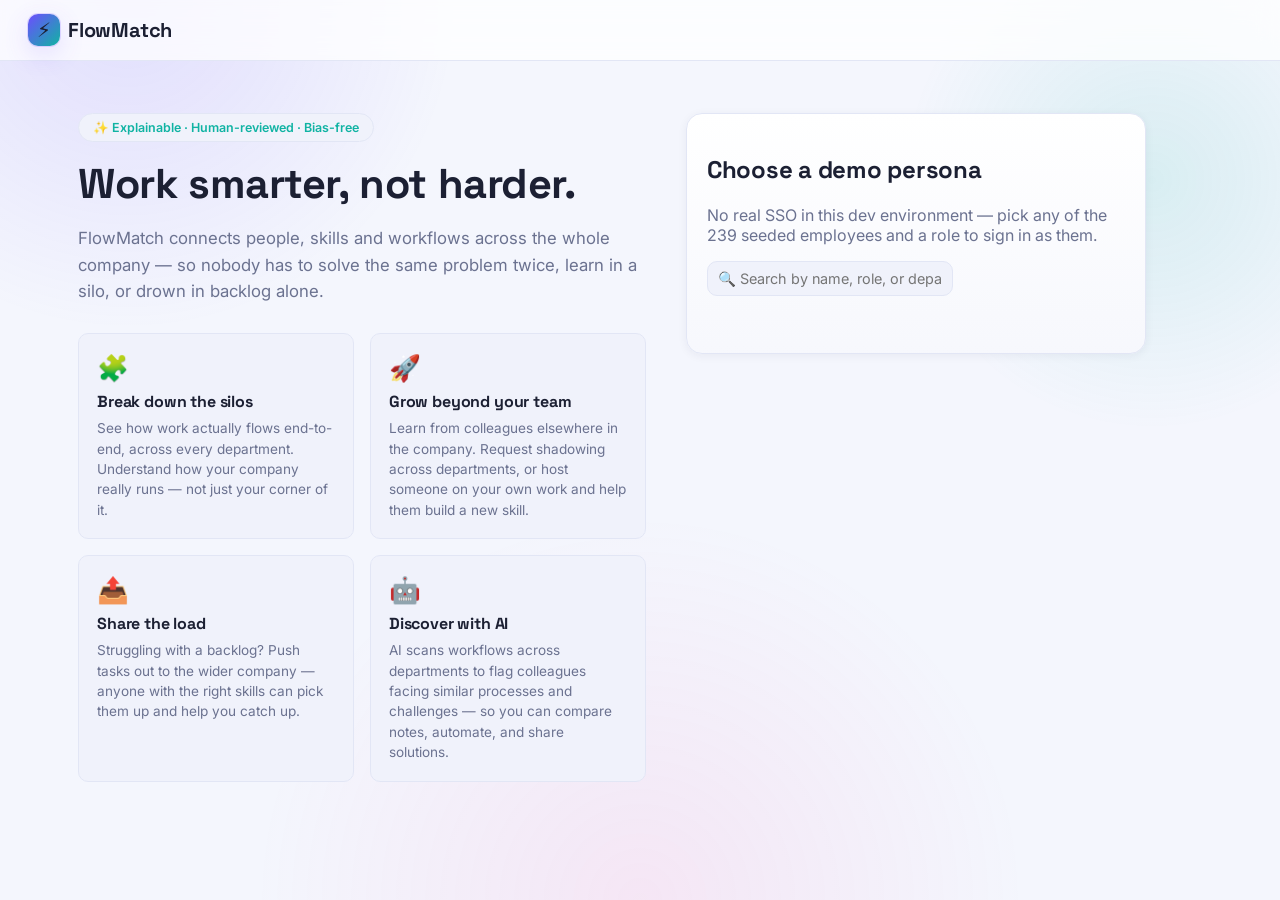
==== frontend/index.html @ 337c4bb5 "Initial commit: FlowMatch demo platform" ====
<!DOCTYPE html>
<html lang="en">
<head>
<meta charset="UTF-8" />
<meta name="viewport" content="width=device-width, initial-scale=1.0" />
<title>FlowMatch</title>
<link rel="preconnect" href="https://fonts.googleapis.com" />
<link rel="preconnect" href="https://fonts.gstatic.com" crossorigin />
<link href="https://fonts.googleapis.com/css2?family=Space+Grotesk:wght@500;600;700&family=Inter:wght@400;500;600;700&display=swap" rel="stylesheet" />
<link rel="stylesheet" href="css/style.css" />
</head>
<body>

<div id="bg-glow"></div>

<header class="app-header">
  <div class="brand">
    <span class="brand-mark">⚡</span>
    <span class="brand-name">FlowMatch</span>
  </div>
  <nav id="main-nav" class="hidden">
    <button data-view="dashboard" class="nav-btn active">Dashboard</button>
    <button data-view="profile" class="nav-btn">Profile</button>
    <button data-view="opportunities" class="nav-btn">Opportunities</button>
    <button data-view="workflows" class="nav-btn">Workflows</button>
    <button data-view="org" class="nav-btn">Org</button>
  </nav>
  <div id="identity-box" class="hidden">
    <div class="approvals-bell">
      <button id="approvals-bell-btn" class="icon-btn" type="button" title="Pending approvals" aria-label="Pending approvals">
        🔔<span id="approvals-bell-count" class="approvals-bell-count hidden">0</span>
      </button>
      <div id="approvals-bell-dropdown" class="approvals-bell-dropdown hidden">
        <h4>Pending your approval</h4>
        <div id="approvals-bell-list"></div>
      </div>
    </div>
    <span id="identity-avatar"></span>
    <span id="identity-role-badge" class="role-badge"></span>
    <span id="identity-name"></span>
    <div class="identity-menu">
      <button id="identity-menu-btn" class="icon-btn" type="button" title="More options" aria-label="More options">☰</button>
      <div id="identity-menu-dropdown" class="identity-menu-dropdown hidden">
        <button data-view="audit" class="menu-item">🕵️ Audit</button>
      </div>
    </div>
    <button id="logout-btn" class="ghost-btn">Sign out</button>
  </div>
</header>

<main id="app">

  <!-- Login -->
  <section id="view-login" class="view">
    <div class="login-shell">
      <div class="login-hero">
        <div class="hero-badge">✨ Explainable · Human-reviewed · Bias-free</div>
        <h1>Work smarter, not harder.</h1>
        <p class="hero-copy">FlowMatch connects people, skills and workflows across the whole company — so nobody has to solve the same problem twice, learn in a silo, or drown in backlog alone.</p>
        <div class="hero-feature-grid">
          <div class="hero-feature-card">
            <span class="hero-feature-icon">🧩</span>
            <h3>Break down the silos</h3>
            <p>See how work actually flows end-to-end, across every department. Understand how your company really runs — not just your corner of it.</p>
          </div>
          <div class="hero-feature-card">
            <span class="hero-feature-icon">🚀</span>
            <h3>Grow beyond your team</h3>
            <p>Learn from colleagues elsewhere in the company. Request shadowing across departments, or host someone on your own work and help them build a new skill.</p>
          </div>
          <div class="hero-feature-card">
            <span class="hero-feature-icon">📤</span>
            <h3>Share the load</h3>
            <p>Struggling with a backlog? Push tasks out to the wider company — anyone with the right skills can pick them up and help you catch up.</p>
          </div>
          <div class="hero-feature-card">
            <span class="hero-feature-icon">🤖</span>
            <h3>Discover with AI</h3>
            <p>AI scans workflows across departments to flag colleagues facing similar processes and challenges — so you can compare notes, automate, and share solutions.</p>
          </div>
        </div>
      </div>
      <div class="card login-card">
        <h2>Choose a demo persona</h2>
        <p class="muted">No real SSO in this dev environment — pick any of the 239 seeded employees and a role to sign in as them.</p>
        <input id="user-search" placeholder="🔍 Search by name, role, or department..." style="margin-bottom:10px" />
        <div id="demo-user-list" class="demo-user-list"></div>
        <p id="login-error" class="error"></p>
      </div>
    </div>
  </section>

  <!-- Dashboard -->
  <section id="view-dashboard" class="view hidden">
    <h2>Welcome back <span id="dash-name"></span> <span id="dash-role" class="pill accent"></span></h2>
    <div class="grid-2">
      <div class="card">
        <h3>✨ Recommended for you <span class="badge ai">AI recommendation</span></h3>
        <div id="dash-recommendations"></div>
      </div>
      <div class="card">
        <h3>📌 Your active opportunities</h3>
        <div id="dash-active"></div>
      </div>
    </div>
    <div class="grid-2">
      <div class="card">
        <h3>🎯 Your learning goals</h3>
        <div id="dash-goals"></div>
      </div>
      <div class="card">
        <h3>🕸️ Workflows relevant to you</h3>
        <div id="dash-workflows"></div>
      </div>
    </div>
    <div class="card" id="dash-my-drafts-card">
      <h3>📝 Your drafts awaiting approval</h3>
      <div id="dash-my-drafts"></div>
    </div>
    <div class="card" id="dash-pending-approval-card">
      <h3>🗂️ Drafts awaiting your approval</h3>
      <div id="dash-pending-approval"></div>
    </div>
    <div class="card" id="dash-team-requests-card">
      <h3>📨 Your team's requests <span class="badge human">Visibility only — you still approve via the opportunity page</span></h3>
      <div id="dash-team-requests"></div>
    </div>
  </section>

  <!-- Org explorer -->
  <section id="view-org" class="view hidden">
    <div class="org-view-layout">
      <div class="org-view-main">
        <h3 class="skills-map-title">🧠 Company skills map</h3>
        <div class="grid-2 skills-overview-row-compact" id="skills-overview-row">
          <div class="card card-compact">
            <h4>Skills available across the company</h4>
            <div id="skills-available-panel"></div>
          </div>
          <div class="card card-compact">
            <h4>What people want to learn</h4>
            <div id="skills-wanted-panel"></div>
          </div>
        </div>

        <h2 style="margin-top:24px">My org</h2>
        <div id="my-org-tree"></div>

        <div class="view-header-row" style="margin-top:28px">
          <h2>Global org chart</h2>
          <button class="secondary" id="expand-tree-btn">Expand all</button>
        </div>
        <div class="card"><div id="company-tree"></div></div>
      </div>
      <aside class="ai-readiness-benchmark card" id="ai-readiness-benchmark"></aside>
    </div>
  </section>

  <!-- Skills / learning profile -->
  <section id="view-profile" class="view hidden">
    <h2>Skills &amp; learning profile</h2>
    <div class="card">
      <h3>AI readiness self-evaluation <span class="badge editable">Editable — never hidden</span></h3>
      <p class="muted">On a scale of 0 (just getting started) to 10 (fully fluent), how AI-ready do you feel today?</p>
      <div class="ai-readiness-slider-row">
        <input type="range" id="ai-readiness-slider" min="0" max="10" step="1" value="5" />
        <span id="ai-readiness-value" class="pill accent">5</span>
      </div>
    </div>
    <div class="grid-2">
      <div class="card">
        <h3>Existing skills</h3>
        <div id="profile-skills"></div>
        <div id="skill-suggestions" class="suggestion-chips"></div>
        <div class="inline-form">
          <input id="new-skill-name" placeholder="Skill name" />
          <select id="new-skill-level">
            <option>Awareness</option><option>Working knowledge</option><option>Independent</option><option>Advanced</option><option>Coach</option>
          </select>
          <button class="secondary" id="add-skill-btn">+ Add</button>
        </div>
      </div>
      <div class="card">
        <h3>Learning goals</h3>
        <div id="profile-goals"></div>
        <div id="goal-suggestions" class="suggestion-chips"></div>
        <div class="inline-form">
          <input id="new-goal-name" placeholder="Skill to learn" />
          <select id="new-goal-type"><option value="learn">Learn</option><option value="practise">Practise</option><option value="master">Master</option></select>
          <button class="secondary" id="add-goal-btn">+ Add</button>
        </div>
      </div>
    </div>
    <div class="card">
      <label>Declared availability<input id="pref-availability" placeholder="e.g. 2 hours/week for 4 weeks" /></label>
      <label class="checkbox-label"><input type="checkbox" id="pref-opted-in" /> Opted into opportunity discovery</label>
      <button class="primary" id="save-prefs-btn">Save profile</button>
      <p id="profile-save-msg" class="success"></p>
    </div>
  </section>

  <!-- Workflow library -->
  <section id="view-workflows" class="view hidden">
    <div class="subtab-bar">
      <button class="subtab-btn active" data-subtab="wf-library">📚 Workflow library</button>
      <button class="subtab-btn" data-subtab="wf-similarity">🔎 Similarity &amp; reuse</button>
    </div>

    <div class="subtab-panel" id="panel-wf-library">
      <div class="view-header-row">
        <h2>Workflow library</h2>
        <button class="primary" id="new-workflow-btn">+ New workflow</button>
      </div>
      <div id="workflow-list" class="wf-dept-list"></div>
    </div>

    <div class="subtab-panel hidden" id="panel-wf-similarity">
      <h2>Similarity &amp; reuse</h2>
      <p class="muted">AI scans every validated/published workflow's steps and flags ones that look similar to
        each other — especially across departments — so teams can spot duplicated effort or reuse an existing
        solution instead of building from scratch. All matches still require the workflow owners to confirm.</p>
      <div class="card" id="similarity-scan-card">
        <button class="primary" id="rescan-similarity-btn">🔍 Re-scan all workflows</button>
        <span id="similarity-scan-summary" class="muted"></span>
      </div>
      <div id="similarity-auto-result"></div>
      <details class="card" id="similarity-manual-card">
        <summary>Advanced: compare two specific step IDs manually</summary>
        <label>Stage A ID<input id="sim-stage-a" type="number" /></label>
        <label>Stage B ID<input id="sim-stage-b" type="number" /></label>
        <button class="secondary" id="compare-btn">Compare</button>
        <div id="similarity-result"></div>
      </details>
    </div>
  </section>

  <!-- Workflow intake -->
  <section id="view-workflow-intake" class="view hidden">
    <button class="back-btn" data-back="workflows">&larr; Back to workflows</button>
    <h2>Create a workflow</h2>
    <div class="card">
      <label>Workflow name<input id="wf-name" placeholder="e.g. Prepare weekly report" /></label>
      <label>Business purpose<textarea id="wf-purpose" rows="2"></textarea></label>
      <label>Intake method
        <select id="wf-source-type">
          <option value="pasted_text">Paste approved source text → AI draft</option>
          <option value="manual">Manual entry (one stage per line)</option>
        </select>
      </label>
      <label>Source text / stages (one per line)<textarea id="wf-source-text" rows="6" placeholder="Export records.&#10;Remove irrelevant fields.&#10;Create a summary."></textarea></label>
      <button class="primary" id="create-workflow-btn">Create draft</button>
      <p id="wf-create-msg" class="success"></p>
    </div>
  </section>

  <!-- Workflow detail -->
  <section id="view-workflow-detail" class="view hidden">
    <button class="back-btn" data-back="workflows">&larr; Back to workflows</button>
    <div class="view-header-row">
      <div>
        <h2 id="wfd-name" style="display:inline"></h2>
        <button class="ghost-btn" id="wfd-edit-btn">✏️ Rewrite name/purpose</button>
      </div>
    </div>
    <p id="wfd-purpose" class="muted"></p>
    <div id="wfd-edit-form" class="card hidden">
      <label>Name<input id="wfd-edit-name" /></label>
      <label>Business purpose<textarea id="wfd-edit-purpose" rows="2"></textarea></label>
      <button class="primary" id="wfd-edit-save-btn">Save</button>
      <button class="secondary" id="wfd-edit-cancel-btn">Cancel</button>
    </div>
    <div class="status-row">
      <span id="wfd-status" class="pill"></span>
      <div id="wfd-transition-actions"></div>
    </div>
    <h3>Stages <span class="muted">(drag to reorder visually — sequence is illustrative)</span></h3>
    <div id="wfd-canvas" class="canvas"></div>
    <div class="card" id="wfd-add-stage-card">
      <h3>+ Add a step</h3>
      <label>Step name<input id="wfd-new-stage-name" placeholder="e.g. Reconcile exceptions" /></label>
      <label>Description<textarea id="wfd-new-stage-desc" rows="2"></textarea></label>
      <button class="primary" id="wfd-add-stage-btn">Add step</button>
    </div>
  </section>

  <!-- Opportunity marketplace -->
  <section id="view-opportunities" class="view hidden">
    <div class="subtab-bar">
      <button class="subtab-btn active" data-subtab="opp-marketplace">🛒 Marketplace</button>
      <button class="subtab-btn" data-subtab="opp-backlog">📋 Backlog</button>
    </div>

    <div class="subtab-panel" id="panel-opp-marketplace">
      <div class="view-header-row">
        <h2>Opportunity marketplace</h2>
        <button class="primary" id="new-opportunity-btn">✍️ Create a new opportunity draft</button>
      </div>

      <div class="lane-bar">
        <button class="lane-btn" data-lane="learn">🎓 I want to learn</button>
        <button class="lane-btn" data-lane="help">🙋 I want to help</button>
        <button class="lane-btn" data-lane="teach">🧑‍🏫 I'm ready to teach</button>
      </div>

      <p class="muted lane-empty-hint" id="lane-empty-hint">👆 Choose one of the options above to get started.</p>

      <div class="lane-panel hidden" id="lane-learn">
        <p class="muted">Browse shadowing opportunities across the company. Click one, then request it — your Team Lead is looped in automatically.</p>
        <div id="shadow-list" class="grid-3"></div>
      </div>

      <div class="lane-panel hidden" id="lane-help">
        <p class="muted">Other departments' hot tasks and backlog. Grab one to help clear it — no IDs or forms needed.</p>
        <div id="hot-tasks-list" class="grid-3"></div>
      </div>

      <div class="lane-panel hidden" id="lane-teach">
        <p class="muted">Skills you already have that colleagues want to learn. One click offers to teach — your Team Lead approves before it goes live, same as any other opportunity.</p>
        <div id="teach-matches-list"></div>
      </div>
    </div>

    <div class="subtab-panel hidden" id="panel-opp-backlog">
      <h2>Backlog dashboard</h2>
      <div id="backlog-list"></div>
    </div>
  </section>

  <!-- Opportunity intake -->
  <section id="view-opportunity-intake" class="view hidden">
    <button class="back-btn" data-back="opportunities">&larr; Back to opportunities</button>
    <h2>✍️ Create a new opportunity draft</h2>
    <p class="muted">Describe the task or skill-sharing opportunity in plain language — pick a workflow and step from the lists below, no IDs needed.</p>
    <div class="card">
      <label>Title<input id="opp-title" placeholder="e.g. Help clear the weekly exceptions backlog" /></label>
      <label>Opportunity type
        <select id="opp-type">
          <option value="shadow_for_a_day">Shadow for a day</option>
          <option value="bounded_backlog_assistance">Bounded backlog assistance</option>
          <option value="ai_coaching">AI coaching</option>
          <option value="automation_transfer">Automation transfer</option>
          <option value="process_discovery">Process discovery</option>
          <option value="short_cross_team_project">Short cross-team project</option>
        </select>
      </label>
      <label>Related workflow <span class="muted">(optional)</span>
        <select id="opp-workflow-select"><option value="">— Not tied to a specific workflow —</option></select>
      </label>
      <label>Related step <span class="muted">(optional)</span>
        <select id="opp-stage-select" disabled><option value="">— Choose a workflow first —</option></select>
      </label>
      <label>Definition of done<textarea id="opp-dod" rows="2"></textarea></label>
      <label>Sensitivity
        <select id="opp-sensitivity"><option value="low">Low</option><option value="medium">Medium</option><option value="unknown">Unknown</option></select>
      </label>
      <label>Required authorization to take part
        <select id="opp-required-auth">
          <option value="none">None</option>
          <option value="manager_sign_off">Manager sign-off</option>
          <option value="restricted_system_access">Restricted system access</option>
          <option value="confidential_data_clearance">Confidential data clearance</option>
        </select>
      </label>
      <label>Visibility once approved
        <select id="opp-share-scope">
          <option value="company_wide">Company-wide — anyone can discover it</option>
          <option value="department_only">Department only — not for sharing outside my department</option>
        </select>
      </label>
      <button class="primary" id="create-opportunity-btn">✅ Save draft</button>
      <p class="muted" style="margin-top:8px">Anyone can save a draft. Your Team Lead/manager is automatically assigned to review and publish it before it becomes visible for grabs.</p>
      <p id="opp-create-msg" class="success"></p>
    </div>
  </section>

  <!-- Opportunity detail -->
  <section id="view-opportunity-detail" class="view hidden">
    <button class="back-btn" data-back="opportunities">&larr; Back to opportunities</button>
    <div class="card" id="opp-detail-card"></div>
    <div class="card" id="opp-explanation-card"></div>
    <div class="card" id="opp-team-lead-card"></div>
    <div class="card" id="opp-actions-card"></div>
  </section>

  <!-- Guided workspace -->
  <section id="view-workspace" class="view hidden">
    <button class="back-btn" data-back="opportunities">&larr; Back to opportunities</button>
    <h2>Guided workspace</h2>
    <div id="workspace-content"></div>
  </section>

  <!-- Audit -->
  <section id="view-audit" class="view hidden">
    <h2>Audit trail</h2>
    <div id="audit-list"></div>
  </section>

</main>

<script src="js/api.js"></script>
<script src="js/app.js"></script>
</body>
</html>
---- frontend/css/style.css ----
:root {
  --bg: #f4f6fd;
  --bg-alt: #ffffff80;
  --surface: #ffffff;
  --surface-2: #f0f2fb;
  --border: #e2e6f5;
  --text: #1c2033;
  --muted: #6b7290;
  --accent: #6d4dff;
  --accent-2: #10b3a3;
  --accent-3: #ff5fae;
  --success: #16a374;
  --danger: #e0405f;
  --warn: #dc8a12;
  --shadow-sm: 0 2px 10px rgba(30,34,70,0.06);
  --shadow-md: 0 10px 30px rgba(30,34,70,0.10);
  --shadow-glow: 0 0 0 1px rgba(109,77,255,0.18), 0 8px 26px rgba(109,77,255,0.16);
  --radius: 16px;
  --radius-sm: 10px;
  font-size: 16px;
}

* { box-sizing: border-box; }

body {
  margin: 0;
  min-height: 100vh;
  background: var(--bg);
  color: var(--text);
  font-family: 'Inter', system-ui, sans-serif;
  position: relative;
  overflow-x: hidden;
}

h1, h2, h3, .brand-name { font-family: 'Space Grotesk', 'Inter', sans-serif; letter-spacing: -0.01em; }

#bg-glow {
  position: fixed; inset: 0; z-index: -1; pointer-events: none;
  background:
    radial-gradient(600px circle at 10% 0%, rgba(109,77,255,0.14), transparent 55%),
    radial-gradient(500px circle at 90% 20%, rgba(16,179,163,0.12), transparent 50%),
    radial-gradient(700px circle at 50% 100%, rgba(255,95,174,0.10), transparent 55%);
  animation: drift 18s ease-in-out infinite alternate;
}
@keyframes drift {
  0% { filter: hue-rotate(0deg); }
  100% { filter: hue-rotate(20deg); }
}

/* Header */
.app-header {
  display: flex; align-items: center; justify-content: space-between;
  padding: 14px 28px;
  background: rgba(255,255,255,0.75);
  backdrop-filter: blur(14px);
  border-bottom: 1px solid var(--border);
  position: sticky; top: 0; z-index: 50;
}
.brand { display: flex; align-items: center; gap: 8px; font-weight: 700; font-size: 1.25rem; }
.brand-mark {
  display: inline-flex; align-items: center; justify-content: center;
  width: 32px; height: 32px; border-radius: 10px;
  background: linear-gradient(135deg, var(--accent), var(--accent-2));
  box-shadow: var(--shadow-glow);
}
.app-header { flex-wrap: nowrap; gap: 14px; }
#main-nav {
  display: flex; gap: 4px; flex-wrap: nowrap; overflow-x: auto; scrollbar-width: thin;
  flex: 1; min-width: 0;
}
#main-nav::-webkit-scrollbar { height: 4px; }
.nav-btn {
  background: transparent; border: 1px solid transparent; color: var(--muted);
  padding: 7px 12px; border-radius: 999px; cursor: pointer; font-size: 0.82rem; font-weight: 500;
  transition: all 0.2s ease; white-space: nowrap; flex-shrink: 0;
}
.nav-btn:hover { color: var(--text); background: var(--surface-2); }
.nav-btn.active {
  color: #fff; background: linear-gradient(135deg, var(--accent), #5c3cff);
  box-shadow: var(--shadow-glow);
}
#identity-box { display: flex; align-items: center; gap: 8px; flex-shrink: 0; }
#identity-avatar {
  width: 30px; height: 30px; border-radius: 50%;
  background: linear-gradient(135deg, var(--accent-3), var(--accent));
  display: inline-flex; align-items: center; justify-content: center; font-weight: 700; font-size: 0.8rem;
}
#identity-name { font-weight: 600; font-size: 0.9rem; }
.role-badge {
  display: inline-flex; align-items: center; font-size: 0.72rem; font-weight: 700;
  letter-spacing: 0.02em; text-transform: uppercase; color: #fff;
  background: linear-gradient(135deg, var(--accent), var(--accent-2));
  padding: 3px 9px; border-radius: 999px; white-space: nowrap;
}
select, input, textarea {
  background: var(--surface-2); color: var(--text); border: 1px solid var(--border);
  border-radius: var(--radius-sm); padding: 8px 10px; font-family: inherit; font-size: 0.9rem;
  transition: border-color 0.2s, box-shadow 0.2s;
}
select:focus, input:focus, textarea:focus {
  outline: none; border-color: var(--accent); box-shadow: 0 0 0 3px rgba(124,92,255,0.25);
}
.identity-menu { position: relative; }
.icon-btn {
  display: inline-flex; align-items: center; justify-content: center;
  width: 32px; height: 32px; border-radius: 999px; border: 1px solid var(--border);
  background: transparent; color: var(--muted); cursor: pointer; font-size: 1rem;
  transition: all 0.2s;
}
.icon-btn:hover { color: var(--text); background: var(--surface-2); }
.identity-menu-dropdown {
  position: absolute; top: calc(100% + 8px); right: 0; z-index: 60;
  background: var(--surface); border: 1px solid var(--border); border-radius: var(--radius-sm);
  box-shadow: var(--shadow-glow); padding: 6px; min-width: 140px; display: flex; flex-direction: column; gap: 2px;
}
.identity-menu-dropdown.hidden { display: none; }
.menu-item {
  background: transparent; border: none; color: var(--text); text-align: left;
  padding: 8px 10px; border-radius: var(--radius-sm); cursor: pointer; font-size: 0.85rem;
  transition: background 0.15s;
}
.menu-item:hover { background: var(--surface-2); }
.approvals-bell { position: relative; }
.approvals-bell-count {
  position: absolute; top: -2px; right: -2px; background: #ff4d5e; color: #fff;
  font-size: 0.62rem; font-weight: 700; line-height: 1; min-width: 16px; height: 16px;
  border-radius: 999px; display: flex; align-items: center; justify-content: center; padding: 0 3px;
}
.approvals-bell-count.hidden { display: none; }
.approvals-bell-dropdown {
  position: absolute; top: calc(100% + 8px); right: 0; z-index: 60;
  background: var(--surface); border: 1px solid var(--border); border-radius: var(--radius-sm);
  box-shadow: var(--shadow-glow); padding: 12px; width: 280px; max-height: 340px; overflow-y: auto;
}
.approvals-bell-dropdown.hidden { display: none; }
.approvals-bell-dropdown h4 { margin: 0 0 8px; font-size: 0.85rem; }
.approvals-bell-item {
  padding: 8px 6px; border-radius: var(--radius-sm); cursor: pointer; font-size: 0.82rem;
  border-bottom: 1px solid var(--border);
}
.approvals-bell-item:last-child { border-bottom: none; }
.approvals-bell-item:hover { background: var(--surface-2); }
.approvals-bell-item-title { font-weight: 600; margin: 3px 0; }
.ghost-btn {
  background: transparent; border: 1px solid var(--border); color: var(--muted);
  padding: 7px 12px; border-radius: 999px; cursor: pointer; transition: all 0.2s;
}
.ghost-btn:hover { color: var(--text); border-color: var(--accent); }

/* Main / views */
#app { max-width: 1180px; margin: 0 auto; padding: 28px; }
.view { animation: fadeUp 0.35s ease; }
.hidden { display: none !important; }
@keyframes fadeUp { from { opacity: 0; transform: translateY(10px); } to { opacity: 1; transform: none; } }

.view-header-row { display: flex; align-items: center; justify-content: space-between; margin-bottom: 14px; }
.subtab-bar { display: flex; gap: 6px; margin-bottom: 18px; border-bottom: 1px solid var(--border); padding-bottom: 10px; }
.subtab-btn {
  background: transparent; border: 1px solid transparent; color: var(--muted);
  padding: 8px 14px; border-radius: 999px; cursor: pointer; font-size: 0.86rem; font-weight: 600;
  transition: all 0.2s;
}
.subtab-btn:hover { color: var(--text); background: var(--surface-2); }
.subtab-btn.active { color: #fff; background: linear-gradient(135deg, var(--accent), #5c3cff); box-shadow: var(--shadow-glow); }
.subtab-panel.hidden { display: none; }
.lane-bar { display: flex; gap: 8px; margin: 22px 0 16px; flex-wrap: wrap; }
.lane-btn {
  flex: 1; min-width: 160px; background: var(--surface-2); border: 1px solid var(--border); color: var(--text);
  padding: 12px 16px; border-radius: var(--radius-sm); cursor: pointer; font-size: 0.9rem; font-weight: 600;
  transition: all 0.2s; text-align: center;
}
.lane-btn:hover { border-color: var(--accent); }
.lane-btn.active { color: #fff; background: linear-gradient(135deg, var(--accent), #5c3cff); box-shadow: var(--shadow-glow); border-color: transparent; }
.lane-panel.hidden { display: none; }
.lane-empty-hint {
  text-align: center; padding: 28px; border: 1px dashed var(--border); border-radius: var(--radius-sm);
  background: var(--surface-2);
}
.teach-match-card {
  background: var(--surface-2); border: 1px solid var(--border); border-radius: var(--radius-sm);
  padding: 16px; margin-bottom: 12px;
}
.teach-match-card h3 { margin: 0 0 6px; }
.teach-learners { display: flex; align-items: center; gap: 6px; flex-wrap: wrap; margin: 8px 0; }
.teach-learner-chip { display: inline-flex; align-items: center; gap: 4px; background: var(--surface); border: 1px solid var(--border); border-radius: 999px; padding: 3px 9px; font-size: 0.78rem; }

/* Login */
.login-shell { display: grid; grid-template-columns: 1.1fr 1fr; gap: 40px; align-items: start; min-height: 70vh; padding: 24px 0; }
.hero-badge {
  display: inline-block; padding: 6px 14px; border-radius: 999px; font-size: 0.78rem; font-weight: 600;
  background: var(--surface-2); border: 1px solid var(--border); color: var(--accent-2); margin-bottom: 18px;
}
.login-hero h1 { font-size: 2.6rem; line-height: 1.15; margin: 0 0 14px; }
.hero-copy { color: var(--muted); font-size: 1.05rem; line-height: 1.6; margin-bottom: 28px; }
.hero-feature-grid { display: grid; grid-template-columns: 1fr 1fr; gap: 16px; }
.hero-feature-card {
  background: var(--surface-2); border: 1px solid var(--border); border-radius: var(--radius-sm);
  padding: 18px; transition: transform 0.15s, box-shadow 0.15s;
}
.hero-feature-card:hover { transform: translateY(-2px); box-shadow: var(--shadow-glow); }
.hero-feature-icon { font-size: 1.6rem; }
.hero-feature-card h3 { font-size: 1rem; margin: 8px 0 6px; }
.hero-feature-card p { color: var(--muted); font-size: 0.85rem; line-height: 1.5; margin: 0; }
.login-card { max-width: 460px; position: sticky; top: 24px; }
.demo-user-list { display: flex; flex-direction: column; gap: 8px; margin-top: 14px; max-height: 340px; overflow-y: auto; }
.demo-user-btn {
  display: flex; align-items: center; justify-content: space-between; gap: 10px;
  padding: 10px 14px; border-radius: var(--radius-sm); background: var(--surface-2);
  border: 1px solid var(--border); cursor: pointer; transition: all 0.18s ease; text-align: left;
}
.demo-user-btn:hover { border-color: var(--accent); transform: translateX(3px); background: #ece8ff; color: var(--text); }
.demo-user-btn .u-name { font-weight: 600; }
.demo-user-btn .u-role { font-size: 0.78rem; color: var(--muted); }

/* Cards & grids */
.card {
  background: linear-gradient(180deg, var(--surface), var(--surface-2) 180%);
  border: 1px solid var(--border); border-radius: var(--radius); padding: 20px;
  box-shadow: var(--shadow-sm); margin-bottom: 18px; transition: transform 0.2s, box-shadow 0.2s;
}
.card:hover { box-shadow: var(--shadow-md); }
.grid-2 { display: grid; grid-template-columns: 1fr 1fr; gap: 18px; }
.grid-3 { display: grid; grid-template-columns: repeat(auto-fill, minmax(260px, 1fr)); gap: 16px; }

/* Buttons */
button { font-family: inherit; }
.primary, .secondary, .danger-btn {
  border: none; border-radius: 999px; padding: 9px 18px; font-weight: 600; cursor: pointer;
  transition: transform 0.15s ease, box-shadow 0.15s ease; font-size: 0.88rem;
}
.primary { background: linear-gradient(135deg, var(--accent), #5c3cff); color: #fff; box-shadow: var(--shadow-glow); }
.primary:hover { transform: translateY(-2px); }
.secondary { background: var(--surface-2); color: var(--text); border: 1px solid var(--border); }
.secondary:hover { border-color: var(--accent-2); transform: translateY(-1px); }
.danger-btn { background: linear-gradient(135deg, var(--danger), #c73a5c); color: #fff; }
.danger-btn:hover { transform: translateY(-2px); }
.back-btn {
  background: none; border: none; color: var(--muted); cursor: pointer; margin-bottom: 12px; font-size: 0.9rem;
}
.back-btn:hover { color: var(--accent-2); }

/* Badges & pills */
.pill {
  display: inline-block; padding: 4px 12px; border-radius: 999px; font-size: 0.75rem; font-weight: 700;
  background: var(--surface-2); border: 1px solid var(--border); text-transform: capitalize;
}
.pill.accent { background: linear-gradient(135deg, var(--accent), var(--accent-2)); color: #ffffff; border: none; }
.badge {
  display: inline-block; padding: 3px 10px; border-radius: 999px; font-size: 0.68rem; font-weight: 700;
  margin-left: 8px; vertical-align: middle; letter-spacing: 0.02em;
}
.badge.ai { background: rgba(109,77,255,0.12); color: #6d4dff; border: 1px solid rgba(109,77,255,0.35); }
.badge.editable { background: rgba(16,179,163,0.12); color: var(--accent-2); border: 1px solid rgba(16,179,163,0.3); }
.badge.blocked { background: rgba(224,64,95,0.12); color: var(--danger); border: 1px solid rgba(224,64,95,0.3); }
.badge.human { background: rgba(220,138,18,0.12); color: var(--warn); border: 1px solid rgba(220,138,18,0.3); }

/* Forms */
label { display: block; margin-bottom: 12px; font-size: 0.85rem; color: var(--muted); font-weight: 500; }
label input, label textarea, label select { display: block; width: 100%; margin-top: 6px; color: var(--text); }
.checkbox-label { display: flex; align-items: center; gap: 8px; }
.checkbox-label input { width: auto; margin: 0; }
.inline-form { display: flex; gap: 8px; margin-top: 10px; flex-wrap: wrap; }
.inline-form input, .inline-form select { flex: 1; min-width: 120px; }
.suggestion-chips { display: flex; align-items: center; gap: 6px; flex-wrap: wrap; margin-top: 10px; }
.suggestion-label { font-size: 0.76rem; color: var(--muted); margin-right: 2px; }
.suggestion-chip {
  background: var(--surface-2); border: 1px dashed var(--border); color: var(--text);
  padding: 5px 10px; border-radius: 999px; cursor: pointer; font-size: 0.78rem; transition: all 0.15s;
}
.suggestion-chip:hover { border-color: var(--accent); border-style: solid; color: var(--accent); }

.muted { color: var(--muted); }
.error { color: var(--danger); font-size: 0.85rem; }
.success { color: var(--success); font-size: 0.85rem; }

/* Interactive stage canvas (drag reorder) */
.canvas { display: flex; flex-direction: column; gap: 10px; }
.stage-card {
  display: flex; align-items: center; gap: 12px;
  background: var(--surface-2); border: 1px solid var(--border); border-radius: var(--radius-sm);
  padding: 14px 16px; cursor: grab; transition: transform 0.15s, box-shadow 0.15s, border-color 0.15s;
}
.stage-card:hover { border-color: var(--accent-2); }
.stage-card.dragging { opacity: 0.4; }
.stage-card.drag-over { border-color: var(--accent); box-shadow: var(--shadow-glow); }
.stage-handle { color: var(--muted); font-size: 1.1rem; user-select: none; }
.stage-actions { display: flex; flex-direction: column; gap: 6px; align-items: stretch; }
.stage-actions .ghost-btn { white-space: nowrap; }
.view-header-row { display: flex; align-items: center; gap: 10px; margin-bottom: 4px; }
#wfd-edit-form { margin: 12px 0; display: flex; flex-direction: column; gap: 10px; }
#wfd-edit-form label { display: flex; flex-direction: column; gap: 4px; font-size: 0.9rem; color: var(--muted); }
#wfd-add-stage-card { margin-top: 16px; display: flex; flex-direction: column; gap: 10px; }
#wfd-add-stage-card label { display: flex; flex-direction: column; gap: 4px; font-size: 0.9rem; color: var(--muted); }
.stage-body { flex: 1; }
.stage-title { font-weight: 600; }
.stage-meta { font-size: 0.78rem; color: var(--muted); margin-top: 2px; }

/* Similarity / list items */
.list-item {
  padding: 12px 14px; border-radius: var(--radius-sm); background: var(--surface-2);
  border: 1px solid var(--border); margin-bottom: 8px; transition: transform 0.15s;
}
.list-item:hover { transform: translateX(2px); }

#similarity-scan-card { display: flex; align-items: center; gap: 14px; flex-wrap: wrap; }
#similarity-manual-card { margin-top: 16px; }
#similarity-manual-card summary { cursor: pointer; font-weight: 600; }
#similarity-manual-card label { display: block; margin-top: 10px; font-size: 0.9rem; color: var(--muted); }
.sim-match-card { margin-bottom: 14px; }
.sim-match-card.sim-cross-dept { border-color: var(--accent); }
.sim-match-header { display: flex; gap: 8px; margin-bottom: 10px; }
.sim-match-sides { display: flex; align-items: center; gap: 14px; flex-wrap: wrap; }
.sim-match-side { flex: 1; min-width: 180px; background: var(--surface-2); border: 1px solid var(--border); border-radius: var(--radius-sm); padding: 10px 12px; }
.sim-match-dept { font-size: 0.75rem; color: var(--muted); text-transform: uppercase; letter-spacing: 0.03em; }
.sim-match-stage { font-weight: 600; cursor: pointer; margin: 2px 0; }
.sim-match-stage:hover { color: var(--accent); text-decoration: underline; }
.sim-match-vs { font-size: 1.3rem; color: var(--muted); }

.status-row { display: flex; align-items: center; gap: 10px; margin: 8px 0 18px; flex-wrap: wrap; }

/* Org view layout: main tree + slim vertical AI-readiness benchmarker */
.org-view-layout { display: flex; align-items: flex-start; gap: 20px; }
.org-view-main { flex: 1; min-width: 0; }
.ai-readiness-benchmark {
  flex: 0 0 150px; position: sticky; top: 90px;
  display: flex; flex-direction: column; align-items: center; text-align: center; gap: 10px;
}
.ai-readiness-title { font-size: 0.82rem; margin: 0; line-height: 1.3; }
.ai-readiness-scale { display: flex; align-items: stretch; gap: 6px; height: 240px; }
.ai-readiness-track {
  position: relative; width: 14px; border-radius: 999px;
  background: linear-gradient(180deg, var(--accent-2), var(--surface-2) 55%, var(--surface-2));
  border: 1px solid var(--border);
}
.ai-readiness-avg-line {
  position: absolute; left: -6px; right: -6px; height: 3px; background: var(--text);
  border-radius: 2px; transform: translateY(50%);
}
.ai-readiness-avg-line span {
  position: absolute; right: 100%; margin-right: 6px; top: 50%; transform: translateY(-50%);
  font-size: 0.72rem; font-weight: 700; white-space: nowrap; background: var(--text); color: #fff;
  padding: 1px 6px; border-radius: 6px;
}
.ai-readiness-my-marker {
  position: absolute; left: 50%; width: 14px; height: 14px; border-radius: 50%;
  background: var(--accent-3); border: 2px solid #fff; box-shadow: 0 0 0 1px var(--accent-3);
  transform: translate(-50%, 50%);
}
.ai-readiness-scale-labels { display: flex; flex-direction: column; justify-content: space-between; font-size: 0.7rem; color: var(--muted); }
.ai-readiness-caption { font-size: 0.76rem; margin: 0; }

/* Profile: AI readiness self-evaluation slider */
.ai-readiness-slider-row { display: flex; align-items: center; gap: 12px; }
.ai-readiness-slider-row input[type="range"] { flex: 1; accent-color: var(--accent); }

@media (max-width: 900px) {
  .login-shell { grid-template-columns: 1fr; }
  .hero-feature-grid { grid-template-columns: 1fr; }
  .login-card { position: static; }
  .grid-2 { grid-template-columns: 1fr; }
  .org-view-layout { flex-direction: column; }
  .ai-readiness-benchmark { flex: none; width: 100%; position: static; }
  .ai-readiness-scale { height: 120px; }
}

::-webkit-scrollbar { width: 10px; height: 10px; }
::-webkit-scrollbar-track { background: transparent; }
::-webkit-scrollbar-thumb { background: var(--surface-2); border-radius: 999px; border: 2px solid var(--bg); }
::-webkit-scrollbar-thumb:hover { background: var(--accent); }

/* My-org visual tree (manager above, you + colleagues in the middle row,
   direct reports below) */
.org-tree { display: flex; flex-direction: column; align-items: center; }
.org-tree-row { display: flex; justify-content: center; gap: 14px; flex-wrap: wrap; width: 100%; }
.org-tree-row-wide { align-items: flex-start; }
.org-connector { width: 2px; height: 22px; background: var(--border); margin: 2px 0; }
.org-chip {
  display: flex; flex-direction: column; align-items: center; text-align: center; gap: 2px;
  background: var(--surface-2); border: 1px solid var(--border); border-radius: var(--radius-sm);
  padding: 12px 16px; min-width: 130px; transition: transform 0.15s;
}
.org-chip:hover { transform: translateY(-2px); }
.org-chip-avatar { font-size: 1.6rem; }
.org-chip-name { font-weight: 700; font-size: 0.88rem; }
.org-chip-role { font-size: 0.72rem; color: var(--muted); }
.org-chip-me { border-color: var(--accent); background: rgba(109,77,255,0.08); box-shadow: var(--shadow-glow); transform: scale(1.06); }
.org-chip-manager { border-color: var(--accent-2); }
.org-chip-report { border-style: dashed; }
.org-chip-clickable { cursor: pointer; }
.org-chip-clickable:hover { border-color: var(--accent); box-shadow: var(--shadow-glow); }

/* Global company tree (collapsible, indented) */
.tree-node { margin-left: 0; }
.tree-node .tree-node { margin-left: 22px; border-left: 1px dashed var(--border); padding-left: 12px; }
.tree-node-label {
  display: flex; align-items: center; gap: 6px; padding: 6px 8px; border-radius: 8px;
  cursor: default; transition: background 0.15s;
}
.tree-node-label:hover { background: var(--surface-2); }
.tree-node-me { background: rgba(109,77,255,0.1); border: 1px solid var(--accent); }
.tree-node-person { display: inline-flex; align-items: center; gap: 6px; cursor: pointer; border-radius: 6px; padding: 2px 4px; }
.tree-node-person:hover { color: var(--accent); text-decoration: underline; }
.tree-toggle { cursor: pointer; color: var(--accent); font-size: 0.8rem; width: 14px; display: inline-block; }
.tree-toggle-spacer { width: 14px; display: inline-block; }
.tree-children { margin-top: 2px; }
.tree-children.collapsed { display: none; }
.wf-section-title { font-size: 1rem; color: var(--muted); text-transform: uppercase; letter-spacing: 0.03em; margin-bottom: 12px; }

/* Workflow library: department -> team -> workflow(s) lineage view */
.wf-dept-list { display: flex; flex-direction: column; gap: 20px; }
.wf-dept-card { padding: 20px 22px; }
.wf-dept-header { display: flex; align-items: center; gap: 14px; margin-bottom: 18px; }
.wf-dept-icon {
  font-size: 1.8rem; width: 48px; height: 48px; display: flex; align-items: center; justify-content: center;
  background: var(--surface-2); border-radius: 12px; flex-shrink: 0;
}
.wf-dept-header h3 { margin: 0 0 2px; }
.wf-lineage { display: flex; align-items: flex-start; gap: 26px; overflow-x: auto; padding-bottom: 6px; }
.wf-dept-node {
  flex-shrink: 0; align-self: center; white-space: nowrap;
  background: linear-gradient(135deg, var(--accent), var(--accent-2)); color: #fff;
  padding: 14px 20px; border-radius: 14px; font-weight: 700; box-shadow: var(--shadow-glow);
  position: relative;
}
.wf-dept-node::after {
  content: ""; position: absolute; top: 50%; right: -26px; width: 26px; height: 2px; background: var(--border);
}
.wf-teams-col {
  display: flex; flex-direction: column; gap: 18px; border-left: 2px solid var(--border);
  padding-left: 24px; position: relative; flex: 1; min-width: 0;
}
.wf-team-row { position: relative; display: flex; align-items: center; gap: 16px; flex-wrap: wrap; }
.wf-team-row::before {
  content: ""; position: absolute; left: -24px; top: 20px; width: 24px; height: 2px; background: var(--border);
}
.wf-team-node {
  flex-shrink: 0; white-space: nowrap; background: var(--surface-2); border: 1px solid var(--accent-2);
  border-radius: 10px; padding: 9px 14px; font-weight: 600; font-size: 0.86rem; position: relative;
  display: flex; align-items: center; gap: 8px;
}
.wf-team-node::after {
  content: ""; position: absolute; top: 50%; right: -16px; width: 16px; height: 2px; background: var(--border);
}
.wf-workflows-group { display: flex; gap: 10px; flex-wrap: wrap; padding-left: 18px; }
.wf-chip {
  cursor: pointer; background: var(--surface); border: 1px solid var(--border); border-radius: 12px;
  padding: 10px 14px; font-size: 0.82rem; display: flex; flex-direction: column; gap: 5px;
  min-width: 170px; max-width: 240px; transition: transform 0.15s, box-shadow 0.15s, border-color 0.15s;
}
.wf-chip:hover { transform: translateY(-3px); box-shadow: var(--shadow-md); border-color: var(--accent); }
.wf-chip-name { font-weight: 700; line-height: 1.3; }

/* Company-wide skills overview (opportunity marketplace) */
.skills-overview-caption { margin: 0 0 10px; }
.skills-scroll-panel { max-height: 280px; overflow-y: auto; padding-right: 4px; }
.skill-bar-row { display: flex; align-items: center; gap: 10px; padding: 5px 0; }
.skill-bar-label { flex: 0 0 40%; font-size: 0.82rem; font-weight: 600; white-space: nowrap; overflow: hidden; text-overflow: ellipsis; }
.skill-bar-track { flex: 1; height: 8px; background: var(--surface-2); border-radius: 6px; overflow: hidden; }
.skill-bar-fill { height: 100%; border-radius: 6px; }
.skill-bar-fill-avail { background: linear-gradient(90deg, var(--accent-2), var(--accent)); }
.skill-bar-fill-wanted { background: linear-gradient(90deg, var(--accent-3), var(--accent)); }

/* Compact skills map at the top of the Org tab */
.skills-map-title { margin: 0 0 10px; font-size: 1rem; }
.skills-overview-row-compact { margin-bottom: 18px; gap: 12px; }
.skills-overview-row-compact .card-compact { padding: 12px 14px; }
.skills-overview-row-compact h4 { margin: 0 0 6px; font-size: 0.8rem; text-transform: uppercase; letter-spacing: 0.03em; color: var(--muted, #8b8fa3); }
.skills-overview-row-compact .skills-scroll-panel { max-height: 140px; }
.skills-overview-row-compact .skill-bar-row { padding: 3px 0; }
.skills-overview-row-compact .skill-bar-track { height: 6px; }
.skills-overview-row-compact .skills-overview-caption { font-size: 0.75rem; margin-bottom: 6px; }
.skill-bar-count { flex: 0 0 auto; font-size: 0.78rem; color: var(--muted); white-space: nowrap; min-width: 34px; text-align: right; }

/* Opportunity marketplace sections (hot tasks vs shadowing) */
.opp-section { margin-top: 26px; }
.opp-section h3 { margin-bottom: 14px; }
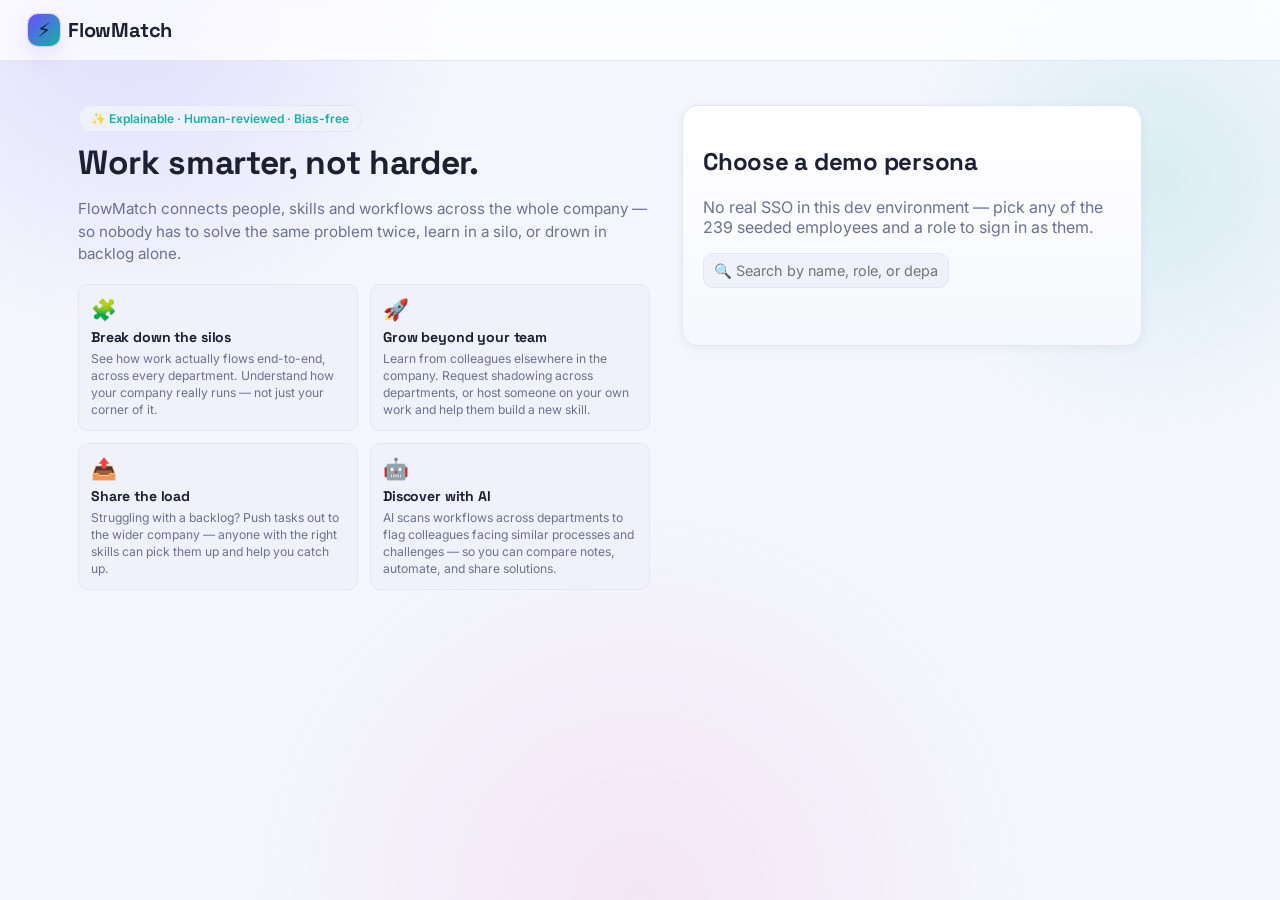
==== commit 98a2c111: "Update FlowMatch application" ====
--- a/frontend/index.html
+++ b/frontend/index.html
@@ -19,8 +19,8 @@
     <span class="brand-name">FlowMatch</span>
   </div>
   <nav id="main-nav" class="hidden">
+    <button data-view="profile" class="nav-btn">Profile</button>
     <button data-view="dashboard" class="nav-btn active">Dashboard</button>
-    <button data-view="profile" class="nav-btn">Profile</button>
     <button data-view="opportunities" class="nav-btn">Opportunities</button>
     <button data-view="workflows" class="nav-btn">Workflows</button>
     <button data-view="org" class="nav-btn">Org</button>
@@ -247,6 +247,13 @@
           <option value="manual">Manual entry (one stage per line)</option>
         </select>
       </label>
+      <div class="wf-upload-box">
+        <label>📎 Or upload an existing document (.pdf, .txt) to auto-draft the steps
+          <input type="file" id="wf-upload-input" accept=".pdf,.txt,.md,.jpg,.jpeg,.png,.gif,.bmp" />
+        </label>
+        <p class="muted" style="margin:4px 0 0">PDF/text files are scanned for steps automatically. Images (.jpg/.png) can't be auto-read here (no OCR available) — they're attached for reference only, and you'll still add the steps manually.</p>
+        <p id="wf-upload-status" class="muted"></p>
+      </div>
       <label>Source text / stages (one per line)<textarea id="wf-source-text" rows="6" placeholder="Export records.&#10;Remove irrelevant fields.&#10;Create a summary."></textarea></label>
       <button class="primary" id="create-workflow-btn">Create draft</button>
       <p id="wf-create-msg" class="success"></p>
@@ -263,6 +270,7 @@
       </div>
     </div>
     <p id="wfd-purpose" class="muted"></p>
+    <p id="wfd-attachment" class="muted"></p>
     <div id="wfd-edit-form" class="card hidden">
       <label>Name<input id="wfd-edit-name" /></label>
       <label>Business purpose<textarea id="wfd-edit-purpose" rows="2"></textarea></label>
@@ -273,13 +281,22 @@
       <span id="wfd-status" class="pill"></span>
       <div id="wfd-transition-actions"></div>
     </div>
-    <h3>Stages <span class="muted">(drag to reorder visually — sequence is illustrative)</span></h3>
-    <div id="wfd-canvas" class="canvas"></div>
-    <div class="card" id="wfd-add-stage-card">
-      <h3>+ Add a step</h3>
-      <label>Step name<input id="wfd-new-stage-name" placeholder="e.g. Reconcile exceptions" /></label>
-      <label>Description<textarea id="wfd-new-stage-desc" rows="2"></textarea></label>
-      <button class="primary" id="wfd-add-stage-btn">Add step</button>
+    <div class="wfd-body-grid">
+      <div class="wfd-main">
+        <h3>Stages <span class="muted">(drag to reorder visually — sequence is illustrative)</span></h3>
+        <div id="wfd-canvas" class="canvas"></div>
+        <div class="card" id="wfd-add-stage-card">
+          <h3>+ Add a step</h3>
+          <label>Step name<input id="wfd-new-stage-name" placeholder="e.g. Reconcile exceptions" /></label>
+          <label>Description<textarea id="wfd-new-stage-desc" rows="2"></textarea></label>
+          <button class="primary" id="wfd-add-stage-btn">Add step</button>
+        </div>
+      </div>
+      <aside class="wfd-map-panel">
+        <h3 class="wfd-map-title">🗺️ Workflow map</h3>
+        <p class="muted wfd-map-hint">Hover a step (either side) to trace it through the flow.</p>
+        <div id="wfd-map" class="wfd-map"></div>
+      </aside>
     </div>
   </section>
 
--- a/frontend/css/style.css
+++ b/frontend/css/style.css
@@ -185,22 +185,22 @@
 .teach-learner-chip { display: inline-flex; align-items: center; gap: 4px; background: var(--surface); border: 1px solid var(--border); border-radius: 999px; padding: 3px 9px; font-size: 0.78rem; }
 
 /* Login */
-.login-shell { display: grid; grid-template-columns: 1.1fr 1fr; gap: 40px; align-items: start; min-height: 70vh; padding: 24px 0; }
+.login-shell { display: grid; grid-template-columns: 1.1fr 1fr; gap: 32px; align-items: start; padding: 16px 0; }
 .hero-badge {
-  display: inline-block; padding: 6px 14px; border-radius: 999px; font-size: 0.78rem; font-weight: 600;
-  background: var(--surface-2); border: 1px solid var(--border); color: var(--accent-2); margin-bottom: 18px;
-}
-.login-hero h1 { font-size: 2.6rem; line-height: 1.15; margin: 0 0 14px; }
-.hero-copy { color: var(--muted); font-size: 1.05rem; line-height: 1.6; margin-bottom: 28px; }
-.hero-feature-grid { display: grid; grid-template-columns: 1fr 1fr; gap: 16px; }
+  display: inline-block; padding: 5px 12px; border-radius: 999px; font-size: 0.75rem; font-weight: 600;
+  background: var(--surface-2); border: 1px solid var(--border); color: var(--accent-2); margin-bottom: 12px;
+}
+.login-hero h1 { font-size: 2.1rem; line-height: 1.15; margin: 0 0 10px; }
+.hero-copy { color: var(--muted); font-size: 0.95rem; line-height: 1.5; margin-bottom: 18px; }
+.hero-feature-grid { display: grid; grid-template-columns: repeat(4, 1fr); gap: 12px; }
 .hero-feature-card {
   background: var(--surface-2); border: 1px solid var(--border); border-radius: var(--radius-sm);
-  padding: 18px; transition: transform 0.15s, box-shadow 0.15s;
+  padding: 12px; transition: transform 0.15s, box-shadow 0.15s;
 }
 .hero-feature-card:hover { transform: translateY(-2px); box-shadow: var(--shadow-glow); }
-.hero-feature-icon { font-size: 1.6rem; }
-.hero-feature-card h3 { font-size: 1rem; margin: 8px 0 6px; }
-.hero-feature-card p { color: var(--muted); font-size: 0.85rem; line-height: 1.5; margin: 0; }
+.hero-feature-icon { font-size: 1.3rem; }
+.hero-feature-card h3 { font-size: 0.88rem; margin: 6px 0 4px; }
+.hero-feature-card p { color: var(--muted); font-size: 0.76rem; line-height: 1.4; margin: 0; }
 .login-card { max-width: 460px; position: sticky; top: 24px; }
 .demo-user-list { display: flex; flex-direction: column; gap: 8px; margin-top: 14px; max-height: 340px; overflow-y: auto; }
 .demo-user-btn {
@@ -283,6 +283,7 @@
 .stage-card:hover { border-color: var(--accent-2); }
 .stage-card.dragging { opacity: 0.4; }
 .stage-card.drag-over { border-color: var(--accent); box-shadow: var(--shadow-glow); }
+.stage-card.stage-card-active { border-color: var(--accent); box-shadow: var(--shadow-glow); background: rgba(109,77,255,0.08); }
 .stage-handle { color: var(--muted); font-size: 1.1rem; user-select: none; }
 .stage-actions { display: flex; flex-direction: column; gap: 6px; align-items: stretch; }
 .stage-actions .ghost-btn { white-space: nowrap; }
@@ -294,6 +295,36 @@
 .stage-body { flex: 1; }
 .stage-title { font-weight: 600; }
 .stage-meta { font-size: 0.78rem; color: var(--muted); margin-top: 2px; }
+
+/* Workflow detail: main stage list + side "workflow map" */
+.wfd-body-grid { display: grid; grid-template-columns: 1fr 260px; gap: 24px; align-items: start; margin-top: 14px; }
+.wfd-main { min-width: 0; }
+.wfd-map-panel {
+  background: var(--surface-2); border: 1px solid var(--border); border-radius: var(--radius-sm);
+  padding: 16px; position: sticky; top: 16px; max-height: calc(100vh - 100px); overflow-y: auto;
+}
+.wfd-map-title { margin: 0 0 4px; font-size: 0.95rem; }
+.wfd-map-hint { font-size: 0.76rem; margin: 0 0 12px; line-height: 1.4; }
+.wfd-map { display: flex; flex-direction: column; }
+.wfd-map-node {
+  display: flex; align-items: flex-start; gap: 10px; cursor: pointer; padding: 4px 6px; border-radius: 8px;
+  transition: background 0.15s;
+}
+.wfd-map-node:hover, .wfd-map-node.wfd-map-node-active { background: rgba(109,77,255,0.1); }
+.wfd-map-dot {
+  flex-shrink: 0; width: 24px; height: 24px; border-radius: 50%; background: var(--surface);
+  border: 2px solid var(--border); display: flex; align-items: center; justify-content: center;
+  font-size: 0.72rem; font-weight: 700; color: var(--muted); transition: all 0.15s;
+}
+.wfd-map-node.wfd-map-node-active .wfd-map-dot, .wfd-map-node:hover .wfd-map-dot {
+  border-color: var(--accent); background: var(--accent); color: #fff; box-shadow: var(--shadow-glow);
+}
+.wfd-map-label {
+  font-size: 0.82rem; line-height: 1.3; padding-top: 3px; color: var(--text);
+  overflow: hidden; text-overflow: ellipsis; display: -webkit-box; -webkit-line-clamp: 2; -webkit-box-orient: vertical;
+}
+.wfd-map-node.wfd-map-node-active .wfd-map-label, .wfd-map-node:hover .wfd-map-label { color: var(--accent); font-weight: 600; }
+.wfd-map-connector { width: 2px; height: 14px; background: var(--border); margin-left: 17px; }
 
 /* Similarity / list items */
 .list-item {
@@ -315,6 +346,7 @@
 .sim-match-stage { font-weight: 600; cursor: pointer; margin: 2px 0; }
 .sim-match-stage:hover { color: var(--accent); text-decoration: underline; }
 .sim-match-vs { font-size: 1.3rem; color: var(--muted); }
+.sim-match-explanation { font-style: italic; color: var(--muted); font-size: 0.88rem; }
 
 .status-row { display: flex; align-items: center; gap: 10px; margin: 8px 0 18px; flex-wrap: wrap; }
 
@@ -352,6 +384,10 @@
 /* Profile: AI readiness self-evaluation slider */
 .ai-readiness-slider-row { display: flex; align-items: center; gap: 12px; }
 .ai-readiness-slider-row input[type="range"] { flex: 1; accent-color: var(--accent); }
+
+@media (max-width: 1300px) {
+  .hero-feature-grid { grid-template-columns: 1fr 1fr; }
+}
 
 @media (max-width: 900px) {
   .login-shell { grid-template-columns: 1fr; }
@@ -361,6 +397,8 @@
   .org-view-layout { flex-direction: column; }
   .ai-readiness-benchmark { flex: none; width: 100%; position: static; }
   .ai-readiness-scale { height: 120px; }
+  .wfd-body-grid { grid-template-columns: 1fr; }
+  .wfd-map-panel { position: static; max-height: none; }
 }
 
 ::-webkit-scrollbar { width: 10px; height: 10px; }
@@ -405,6 +443,9 @@
 .tree-children { margin-top: 2px; }
 .tree-children.collapsed { display: none; }
 .wf-section-title { font-size: 1rem; color: var(--muted); text-transform: uppercase; letter-spacing: 0.03em; margin-bottom: 12px; }
+.wf-upload-box { background: var(--surface-2); border: 1px dashed var(--border); border-radius: var(--radius-sm); padding: 12px 14px; margin: 4px 0 16px; }
+.wf-upload-box input[type="file"] { display: block; margin-top: 6px; }
+#wf-upload-status:not(:empty) { margin-top: 6px; }
 
 /* Workflow library: department -> team -> workflow(s) lineage view */
 .wf-dept-list { display: flex; flex-direction: column; gap: 20px; }
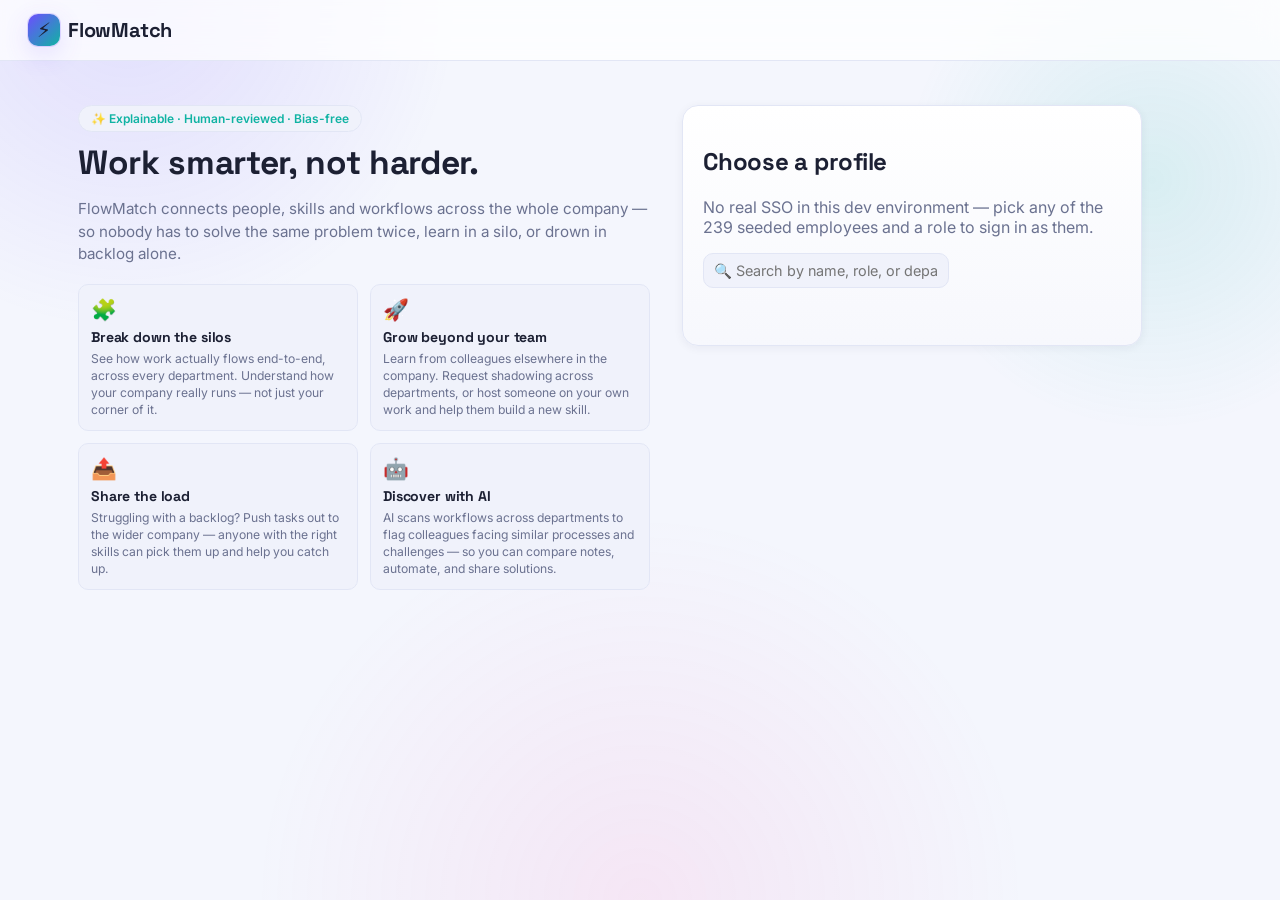
==== commit e10a9ac2: "Replace legacy demo organization profiles" ====
--- a/frontend/index.html
+++ b/frontend/index.html
@@ -81,7 +81,7 @@
         </div>
       </div>
       <div class="card login-card">
-        <h2>Choose a demo persona</h2>
+        <h2>Choose a profile</h2>
         <p class="muted">No real SSO in this dev environment — pick any of the 239 seeded employees and a role to sign in as them.</p>
         <input id="user-search" placeholder="🔍 Search by name, role, or department..." style="margin-bottom:10px" />
         <div id="demo-user-list" class="demo-user-list"></div>
@@ -414,7 +414,7 @@
 
 </main>
 
-<script src="js/api.js"></script>
-<script src="js/app.js"></script>
+  <script src="js/api.js?v=20260907"></script>
+  <script src="js/app.js?v=20260907"></script>
 </body>
 </html>
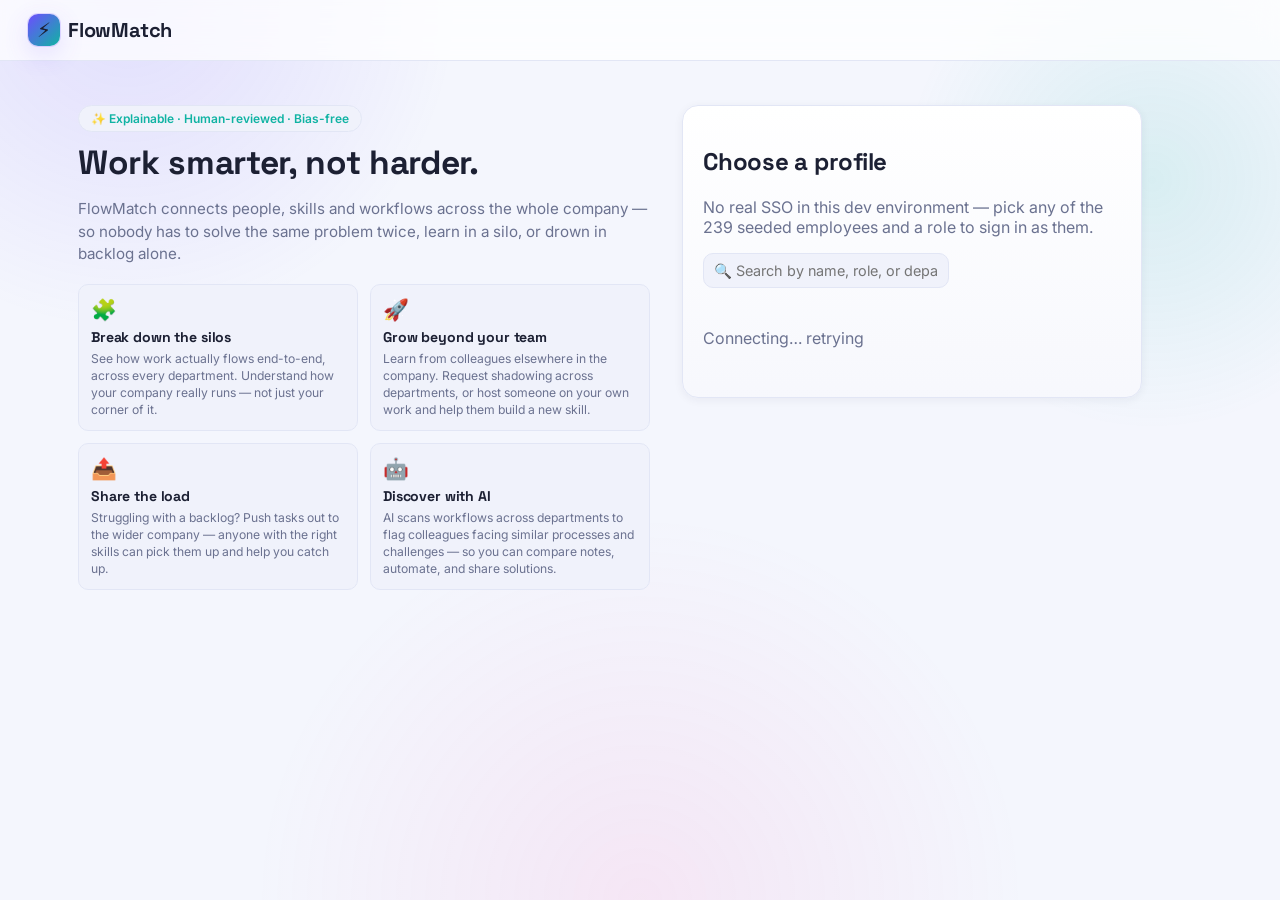
==== commit 01f51b2a: "Add Case Studies, Open Questions Forum, and Microsoft SSO - Case Studies tab: share what you automat" ====
--- a/frontend/index.html
+++ b/frontend/index.html
@@ -23,6 +23,8 @@
     <button data-view="dashboard" class="nav-btn active">Dashboard</button>
     <button data-view="opportunities" class="nav-btn">Opportunities</button>
     <button data-view="workflows" class="nav-btn">Workflows</button>
+    <button data-view="case-studies" class="nav-btn">Case Studies</button>
+    <button data-view="forum" class="nav-btn">Forum</button>
     <button data-view="org" class="nav-btn">Org</button>
   </nav>
   <div id="identity-box" class="hidden">
@@ -82,6 +84,9 @@
       </div>
       <div class="card login-card">
         <h2>Choose a profile</h2>
+        <button id="sso-login-btn" class="primary hidden" style="width:100%;margin-bottom:14px">🔑 Sign in with Microsoft</button>
+        <p id="sso-error" class="error"></p>
+        <p id="sso-divider" class="muted hidden" style="text-align:center;margin:6px 0">— or use a demo profile —</p>
         <p class="muted">No real SSO in this dev environment — pick any of the 239 seeded employees and a role to sign in as them.</p>
         <input id="user-search" placeholder="🔍 Search by name, role, or department..." style="margin-bottom:10px" />
         <div id="demo-user-list" class="demo-user-list"></div>
@@ -406,6 +411,72 @@
     <div id="workspace-content"></div>
   </section>
 
+  <!-- Case studies -->
+  <section id="view-case-studies" class="view hidden">
+    <div class="view-header-row">
+      <h2>💡 Case studies</h2>
+      <button class="primary" id="new-case-study-btn">+ Share what you automated</button>
+    </div>
+    <p class="muted">See what colleagues automated with AI, then ping the author if you want help setting up something similar for your own team.</p>
+    <div id="case-study-form-card" class="card hidden">
+      <label>Title<input id="cs-title" placeholder="e.g. Automated monthly reporting standardization" /></label>
+      <label>What did you automate?<textarea id="cs-what" rows="3" placeholder="Describe what used to be manual and what now happens automatically."></textarea></label>
+      <label>Tools/skills used <span class="muted">(comma-separated)</span><input id="cs-tools" placeholder="e.g. Power Automate, Python" /></label>
+      <label>Impact<input id="cs-impact" placeholder="e.g. Saves ~3 hours/month" /></label>
+      <label class="checkbox-label"><input type="checkbox" id="cs-ai-involved" checked /> AI was involved in building this</label>
+      <button class="primary" id="save-case-study-btn">Publish case study</button>
+      <button class="secondary" id="cancel-case-study-btn">Cancel</button>
+      <p id="cs-save-msg" class="success"></p>
+    </div>
+    <div id="case-study-list" class="grid-3"></div>
+  </section>
+
+  <!-- Case study detail -->
+  <section id="view-case-study-detail" class="view hidden">
+    <button class="back-btn" data-back="case-studies">&larr; Back to case studies</button>
+    <div class="card" id="cs-detail-card"></div>
+    <div class="card" id="cs-ping-card"></div>
+    <div class="card hidden" id="cs-pings-card">
+      <h3>📬 People who pinged you about this</h3>
+      <div id="cs-pings-list"></div>
+    </div>
+  </section>
+
+  <!-- Open questions forum -->
+  <section id="view-forum" class="view hidden">
+    <div class="view-header-row">
+      <h2>❓ Open questions forum</h2>
+      <button class="primary" id="new-question-btn">+ Ask a question</button>
+    </div>
+    <p class="muted">Ask something like "Who in the CEPOS team can give me an API key?" — AI scans colleagues' teams, skills, and workflow systems mentioned in your question and suggests who might know.</p>
+    <div id="question-form-card" class="card hidden">
+      <label>Question title<input id="fq-title" placeholder="e.g. Who in CEPOS can give me an API key?" /></label>
+      <label>More details <span class="muted">(optional)</span><textarea id="fq-body" rows="3"></textarea></label>
+      <button class="primary" id="save-question-btn">Post question</button>
+      <button class="secondary" id="cancel-question-btn">Cancel</button>
+      <p id="fq-save-msg" class="success"></p>
+    </div>
+    <div id="question-list"></div>
+  </section>
+
+  <!-- Forum question detail -->
+  <section id="view-forum-detail" class="view hidden">
+    <button class="back-btn" data-back="forum">&larr; Back to forum</button>
+    <div class="card" id="fq-detail-card"></div>
+    <div class="card" id="fq-suggestions-card">
+      <h3>🤖 Suggested people who might know <span class="badge ai">AI recommendation</span></h3>
+      <div id="fq-suggestions-list"></div>
+    </div>
+    <div class="card" id="fq-answers-card">
+      <h3>💬 Answers</h3>
+      <div id="fq-answers-list"></div>
+      <div class="inline-form">
+        <textarea id="fq-new-answer" rows="2" placeholder="Write an answer..."></textarea>
+        <button class="primary" id="post-answer-btn">Post answer</button>
+      </div>
+    </div>
+  </section>
+
   <!-- Audit -->
   <section id="view-audit" class="view hidden">
     <h2>Audit trail</h2>
@@ -414,7 +485,7 @@
 
 </main>
 
-  <script src="js/api.js?v=20260907"></script>
-  <script src="js/app.js?v=20260907"></script>
+  <script src="js/api.js?v=20260917b"></script>
+  <script src="js/app.js?v=20260917b"></script>
 </body>
 </html>
